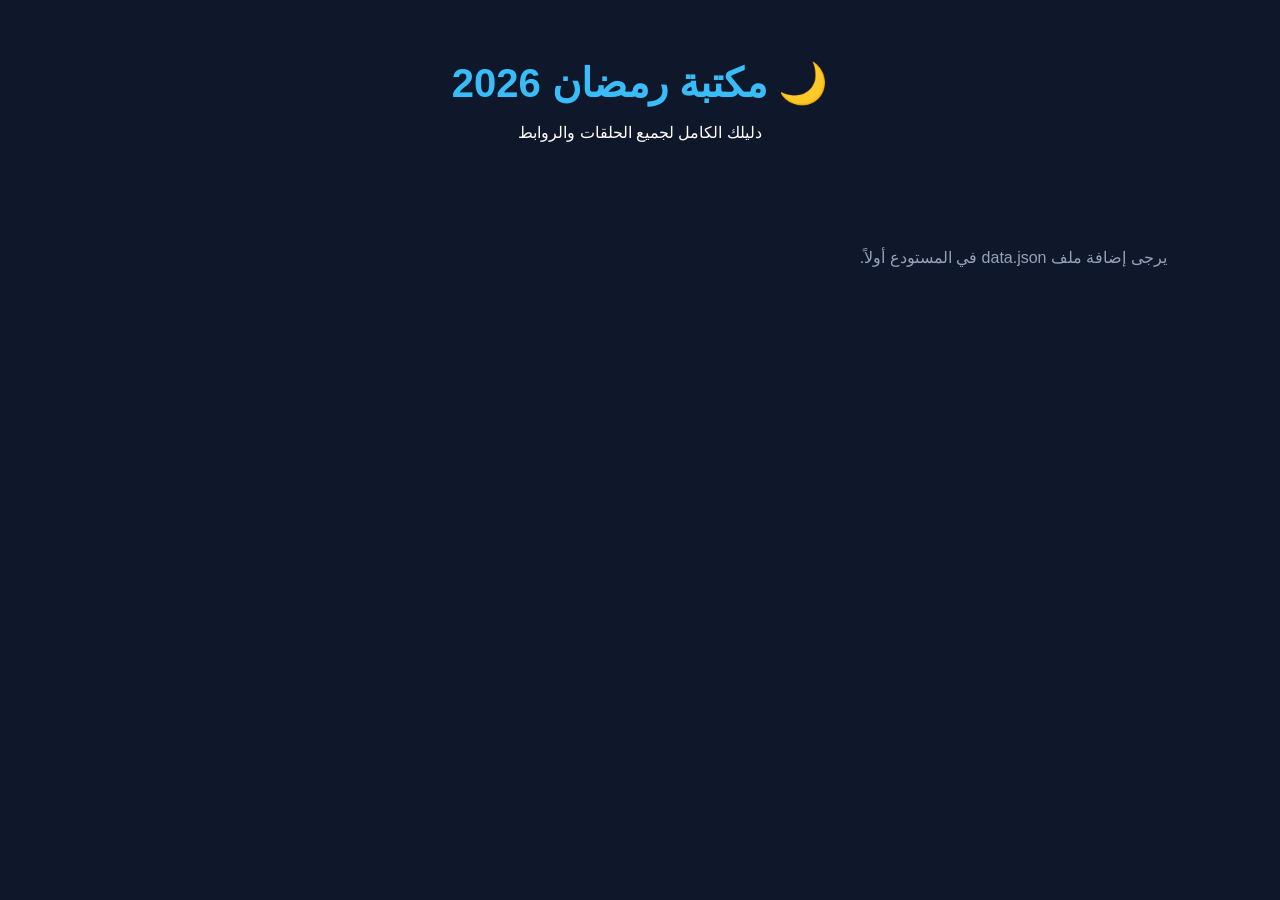
==== index.html @ 02f5f2c1 "Refactor index.html for improved layout and content Updated the title and improved styling for bette" ====
<!DOCTYPE html>
<html lang="ar" dir="rtl">
<head>
    <meta charset="UTF-8">
    <meta name="viewport" content="width=device-width, initial-scale=1.0">
    <title>مكتبة رمضان 2026</title>
    <style>
        :root { --main-blue: #38bdf8; --dark-bg: #0f172a; }
        body { 
            background-color: var(--dark-bg); color: white; 
            font-family: 'Segoe UI', Tahoma, sans-serif; margin: 0; padding: 20px;
        }
        .header { text-align: center; padding: 40px 0; }
        .header h1 { color: var(--main-blue); font-size: 2.5rem; margin: 0; }
        .grid { 
            display: grid; grid-template-columns: repeat(auto-fill, minmax(280px, 1fr)); 
            gap: 20px; max-width: 1100px; margin: 0 auto; 
        }
        .card { 
            background: rgba(255, 255, 255, 0.03); backdrop-filter: blur(10px);
            border: 1px solid rgba(255, 255, 255, 0.1); border-radius: 15px;
            padding: 20px; text-decoration: none; color: white;
            transition: 0.3s; display: flex; justify-content: space-between; align-items: center;
        }
        .card:hover { 
            background: rgba(56, 189, 248, 0.1); border-color: var(--main-blue);
            transform: translateY(-5px);
        }
        .card span { color: var(--main-blue); font-weight: bold; }
        .loading { text-align: center; color: #94a3b8; margin-top: 50px; }
    </style>
</head>
<body>

    <div class="header">
        <h1>🌙 مكتبة رمضان 2026</h1>
        <p>دليلك الكامل لجميع الحلقات والروابط</p>
    </div>

    <div id="seriesList" class="grid">
        <p class="loading">جاري جلب قائمة المسلسلات...</p>
    </div>

    <script>
        // جلب البيانات من ملف JSON
        fetch('data.json')
            .then(res => {
                if (!res.ok) throw new Error();
                return res.json();
            })
            .then(data => {
                const list = document.getElementById('seriesList');
                list.innerHTML = '';
                if(data.length === 0) {
                    list.innerHTML = '<p class="loading">لا توجد مسلسلات مضافة بعد.</p>';
                    return;
                }
                data.forEach(item => {
                    list.innerHTML += `
                        <a href="${item.url}" class="card" target="_blank">
                            <strong>${item.name}</strong>
                            <span>مشاهدة ←</span>
                        </a>
                    `;
                });
            })
            .catch(() => {
                document.getElementById('seriesList').innerHTML = 
                '<p class="loading">يرجى إضافة ملف data.json في المستودع أولاً.</p>';
            });
    </script>
</body>
</html>
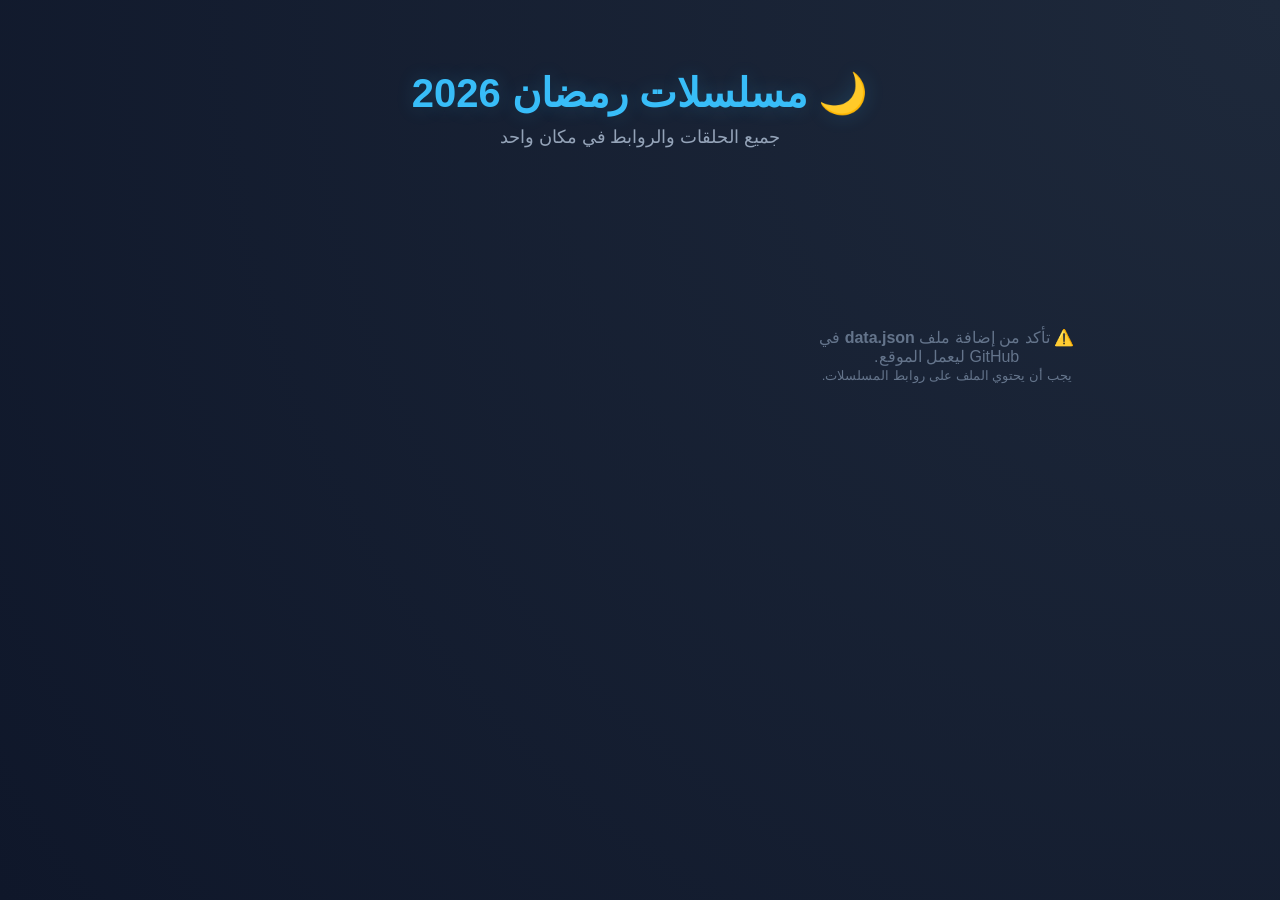
==== commit f4cc2feb: "Update title and styles for Ramadan series library" ====
--- a/index.html
+++ b/index.html
@@ -3,71 +3,157 @@
 <head>
     <meta charset="UTF-8">
     <meta name="viewport" content="width=device-width, initial-scale=1.0">
-    <title>مكتبة رمضان 2026</title>
+    <title>مكتبة مسلسلات رمضان 2026</title>
     <style>
-        :root { --main-blue: #38bdf8; --dark-bg: #0f172a; }
-        body { 
-            background-color: var(--dark-bg); color: white; 
-            font-family: 'Segoe UI', Tahoma, sans-serif; margin: 0; padding: 20px;
+        :root {
+            --primary: #38bdf8;
+            --bg: #0f172a;
+            --card-bg: rgba(30, 41, 59, 0.7);
         }
-        .header { text-align: center; padding: 40px 0; }
-        .header h1 { color: var(--main-blue); font-size: 2.5rem; margin: 0; }
-        .grid { 
-            display: grid; grid-template-columns: repeat(auto-fill, minmax(280px, 1fr)); 
-            gap: 20px; max-width: 1100px; margin: 0 auto; 
+
+        * { margin: 0; padding: 0; box-sizing: border-box; }
+
+        body {
+            background-color: var(--bg);
+            background-image: radial-gradient(circle at top right, #1e293b, #0f172a);
+            color: white;
+            font-family: 'Segoe UI', Tahoma, Geneva, Verdana, sans-serif;
+            min-height: 100vh;
+            padding: 20px;
         }
-        .card { 
-            background: rgba(255, 255, 255, 0.03); backdrop-filter: blur(10px);
-            border: 1px solid rgba(255, 255, 255, 0.1); border-radius: 15px;
-            padding: 20px; text-decoration: none; color: white;
-            transition: 0.3s; display: flex; justify-content: space-between; align-items: center;
+
+        .container {
+            max-width: 900px;
+            margin: 0 auto;
         }
-        .card:hover { 
-            background: rgba(56, 189, 248, 0.1); border-color: var(--main-blue);
+
+        header {
+            text-align: center;
+            padding: 50px 0;
+        }
+
+        header h1 {
+            font-size: 2.5rem;
+            color: var(--primary);
+            text-shadow: 0 0 20px rgba(56, 189, 248, 0.2);
+            margin-bottom: 10px;
+        }
+
+        header p {
+            color: #94a3b8;
+            font-size: 1.1rem;
+        }
+
+        /* شبكة الحلقات */
+        .episodes-grid {
+            display: grid;
+            grid-template-columns: repeat(auto-fill, minmax(280px, 1fr));
+            gap: 20px;
+            margin-top: 30px;
+        }
+
+        .card {
+            background: var(--card-bg);
+            backdrop-filter: blur(12px);
+            -webkit-backdrop-filter: blur(12px);
+            border: 1px solid rgba(255, 255, 255, 0.1);
+            border-radius: 16px;
+            padding: 25px;
+            text-decoration: none;
+            color: white;
+            display: flex;
+            justify-content: space-between;
+            align-items: center;
+            transition: all 0.3s ease;
+        }
+
+        .card:hover {
             transform: translateY(-5px);
+            background: rgba(56, 189, 248, 0.1);
+            border-color: var(--primary);
+            box-shadow: 0 10px 30px rgba(0, 0, 0, 0.3);
         }
-        .card span { color: var(--main-blue); font-weight: bold; }
-        .loading { text-align: center; color: #94a3b8; margin-top: 50px; }
+
+        .card h3 {
+            font-size: 1.1rem;
+            font-weight: 500;
+        }
+
+        .watch-label {
+            background: var(--primary);
+            color: #0f172a;
+            padding: 6px 14px;
+            border-radius: 8px;
+            font-size: 0.85rem;
+            font-weight: bold;
+        }
+
+        .status-msg {
+            text-align: center;
+            margin-top: 100px;
+            color: #64748b;
+        }
+
+        /* أنيميشن بسيط عند التحميل */
+        @keyframes fadeIn {
+            from { opacity: 0; transform: translateY(10px); }
+            to { opacity: 1; transform: translateY(0); }
+        }
+
+        .card { animation: fadeIn 0.5s ease forwards; }
     </style>
 </head>
 <body>
 
-    <div class="header">
-        <h1>🌙 مكتبة رمضان 2026</h1>
-        <p>دليلك الكامل لجميع الحلقات والروابط</p>
-    </div>
+    <div class="container">
+        <header>
+            <h1>🌙 مسلسلات رمضان 2026</h1>
+            <p>جميع الحلقات والروابط في مكان واحد</p>
+        </header>
 
-    <div id="seriesList" class="grid">
-        <p class="loading">جاري جلب قائمة المسلسلات...</p>
+        <div id="episodesList" class="episodes-grid">
+            <p class="status-msg">جاري تحميل قائمة المسلسلات...</p>
+        </div>
     </div>
 
     <script>
-        // جلب البيانات من ملف JSON
-        fetch('data.json')
-            .then(res => {
-                if (!res.ok) throw new Error();
-                return res.json();
-            })
-            .then(data => {
-                const list = document.getElementById('seriesList');
-                list.innerHTML = '';
-                if(data.length === 0) {
-                    list.innerHTML = '<p class="loading">لا توجد مسلسلات مضافة بعد.</p>';
+        // دالة لجلب البيانات من ملف data.json
+        async function fetchContent() {
+            const listContainer = document.getElementById('episodesList');
+            try {
+                // إضافة متغير عشوائي للرابط لمنع المتصفح من تخزين النسخة القديمة (Cache)
+                const response = await fetch('data.json?v=' + Math.random());
+                if (!response.ok) throw new Error();
+                
+                const data = await response.json();
+                
+                if (data.length === 0) {
+                    listContainer.innerHTML = '<p class="status-msg">لا توجد حلقات مضافة حالياً.</p>';
                     return;
                 }
+
+                listContainer.innerHTML = ''; // مسح رسالة التحميل
+                
                 data.forEach(item => {
-                    list.innerHTML += `
+                    listContainer.innerHTML += `
                         <a href="${item.url}" class="card" target="_blank">
-                            <strong>${item.name}</strong>
-                            <span>مشاهدة ←</span>
+                            <h3>${item.name}</h3>
+                            <span class="watch-label">مشاهدة</span>
                         </a>
                     `;
                 });
-            })
-            .catch(() => {
-                document.getElementById('seriesList').innerHTML = 
-                '<p class="loading">يرجى إضافة ملف data.json في المستودع أولاً.</p>';
-            });
+
+            } catch (error) {
+                listContainer.innerHTML = `
+                    <p class="status-msg">
+                        ⚠️ تأكد من إضافة ملف <b>data.json</b> في GitHub ليعمل الموقع.<br>
+                        <small>يجب أن يحتوي الملف على روابط المسلسلات.</small>
+                    </p>`;
+            }
+        }
+
+        // تشغيل الجلب عند فتح الصفحة
+        fetchContent();
     </script>
 </body>
 </html>
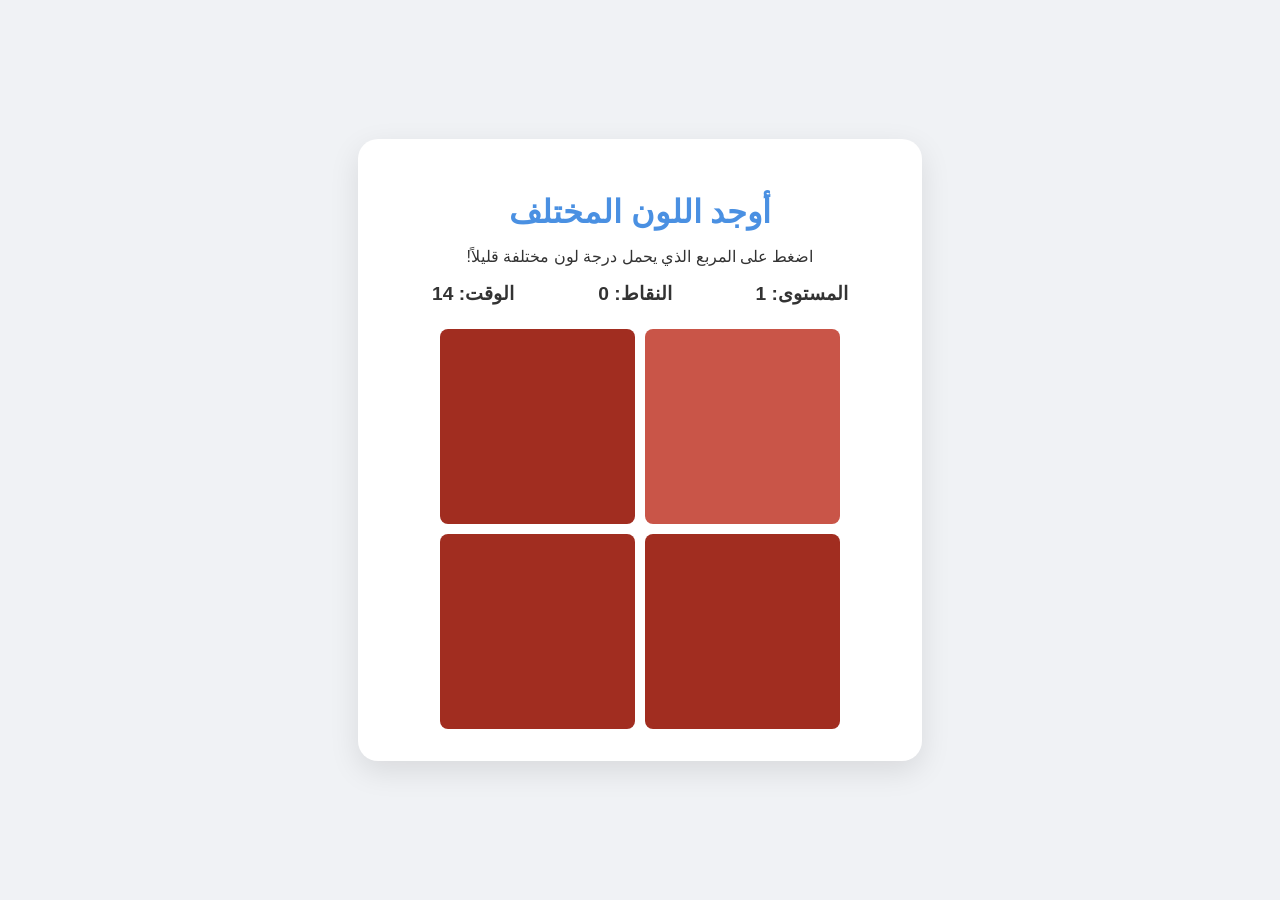
==== commit 20401476: "Update game title and styles in index.html" ====
--- a/index.html
+++ b/index.html
@@ -3,157 +3,279 @@
 <head>
     <meta charset="UTF-8">
     <meta name="viewport" content="width=device-width, initial-scale=1.0">
-    <title>مكتبة مسلسلات رمضان 2026</title>
+    <title>لعبة أوجد اللون المختلف</title>
     <style>
         :root {
-            --primary: #38bdf8;
-            --bg: #0f172a;
-            --card-bg: rgba(30, 41, 59, 0.7);
-        }
-
-        * { margin: 0; padding: 0; box-sizing: border-box; }
+            --bg-color: #f0f2f5;
+            --card-bg: #ffffff;
+            --text-color: #333;
+            --primary-color: #4a90e2;
+        }
 
         body {
-            background-color: var(--bg);
-            background-image: radial-gradient(circle at top right, #1e293b, #0f172a);
+            font-family: 'Segoe UI', Tahoma, Geneva, Verdana, sans-serif;
+            background-color: var(--bg-color);
+            color: var(--text-color);
+            display: flex;
+            flex-direction: column;
+            align-items: center;
+            justify-content: center;
+            min-height: 100vh;
+            margin: 0;
+            overflow-x: hidden;
+        }
+
+        .container {
+            background: var(--card-bg);
+            padding: 2rem;
+            border-radius: 20px;
+            box-shadow: 0 10px 30px rgba(0,0,0,0.1);
+            text-align: center;
+            width: 90%;
+            max-width: 500px;
+        }
+
+        h1 {
+            margin-bottom: 0.5rem;
+            color: var(--primary-color);
+        }
+
+        .stats {
+            display: flex;
+            justify-content: space-around;
+            margin-bottom: 1.5rem;
+            font-size: 1.2rem;
+            font-weight: bold;
+        }
+
+        #game-grid {
+            display: grid;
+            gap: 10px;
+            margin: 0 auto;
+            aspect-ratio: 1 / 1;
+            width: 100%;
+            max-width: 400px;
+        }
+
+        .color-box {
+            border-radius: 8px;
+            cursor: pointer;
+            transition: transform 0.1s ease, opacity 0.2s ease;
+        }
+
+        .color-box:hover {
+            transform: scale(0.98);
+        }
+
+        .color-box:active {
+            transform: scale(0.95);
+        }
+
+        .message-box {
+            position: fixed;
+            top: 20px;
+            padding: 15px 30px;
+            border-radius: 50px;
+            background: #333;
             color: white;
-            font-family: 'Segoe UI', Tahoma, Geneva, Verdana, sans-serif;
-            min-height: 100vh;
-            padding: 20px;
-        }
-
-        .container {
-            max-width: 900px;
-            margin: 0 auto;
-        }
-
-        header {
-            text-align: center;
-            padding: 50px 0;
-        }
-
-        header h1 {
-            font-size: 2.5rem;
-            color: var(--primary);
-            text-shadow: 0 0 20px rgba(56, 189, 248, 0.2);
-            margin-bottom: 10px;
-        }
-
-        header p {
-            color: #94a3b8;
-            font-size: 1.1rem;
-        }
-
-        /* شبكة الحلقات */
-        .episodes-grid {
-            display: grid;
-            grid-template-columns: repeat(auto-fill, minmax(280px, 1fr));
-            gap: 20px;
-            margin-top: 30px;
-        }
-
-        .card {
-            background: var(--card-bg);
-            backdrop-filter: blur(12px);
-            -webkit-backdrop-filter: blur(12px);
-            border: 1px solid rgba(255, 255, 255, 0.1);
-            border-radius: 16px;
-            padding: 25px;
-            text-decoration: none;
+            display: none;
+            animation: fadeInOut 2s forwards;
+            z-index: 100;
+        }
+
+        @keyframes fadeInOut {
+            0% { opacity: 0; transform: translateY(-20px); }
+            15% { opacity: 1; transform: translateY(0); }
+            85% { opacity: 1; transform: translateY(0); }
+            100% { opacity: 0; transform: translateY(-20px); }
+        }
+
+        .btn {
+            background-color: var(--primary-color);
             color: white;
-            display: flex;
-            justify-content: space-between;
+            border: none;
+            padding: 12px 25px;
+            border-radius: 10px;
+            font-size: 1rem;
+            cursor: pointer;
+            margin-top: 20px;
+            transition: background 0.3s;
+        }
+
+        .btn:hover {
+            background-color: #357abd;
+        }
+
+        .game-over-overlay {
+            position: fixed;
+            top: 0;
+            left: 0;
+            right: 0;
+            bottom: 0;
+            background: rgba(0,0,0,0.85);
+            display: none;
+            flex-direction: column;
             align-items: center;
-            transition: all 0.3s ease;
-        }
-
-        .card:hover {
-            transform: translateY(-5px);
-            background: rgba(56, 189, 248, 0.1);
-            border-color: var(--primary);
-            box-shadow: 0 10px 30px rgba(0, 0, 0, 0.3);
-        }
-
-        .card h3 {
-            font-size: 1.1rem;
-            font-weight: 500;
-        }
-
-        .watch-label {
-            background: var(--primary);
-            color: #0f172a;
-            padding: 6px 14px;
-            border-radius: 8px;
-            font-size: 0.85rem;
-            font-weight: bold;
-        }
-
-        .status-msg {
-            text-align: center;
-            margin-top: 100px;
-            color: #64748b;
-        }
-
-        /* أنيميشن بسيط عند التحميل */
-        @keyframes fadeIn {
-            from { opacity: 0; transform: translateY(10px); }
-            to { opacity: 1; transform: translateY(0); }
-        }
-
-        .card { animation: fadeIn 0.5s ease forwards; }
+            justify-content: center;
+            color: white;
+            z-index: 1000;
+        }
     </style>
 </head>
 <body>
 
+    <div id="toast" class="message-box"></div>
+
     <div class="container">
-        <header>
-            <h1>🌙 مسلسلات رمضان 2026</h1>
-            <p>جميع الحلقات والروابط في مكان واحد</p>
-        </header>
-
-        <div id="episodesList" class="episodes-grid">
-            <p class="status-msg">جاري تحميل قائمة المسلسلات...</p>
+        <h1>أوجد اللون المختلف</h1>
+        <p>اضغط على المربع الذي يحمل درجة لون مختلفة قليلاً!</p>
+        
+        <div class="stats">
+            <div>المستوى: <span id="level">1</span></div>
+            <div>النقاط: <span id="score">0</span></div>
+            <div>الوقت: <span id="timer">15</span></div>
         </div>
+
+        <div id="game-grid"></div>
     </div>
 
+    <!-- واجهة نهاية اللعبة -->
+    <div id="game-over" class="game-over-overlay">
+        <h2>انتهى الوقت!</h2>
+        <p style="font-size: 1.5rem;">نقاطك النهائية: <span id="final-score">0</span></p>
+        <p>أعلى مستوى وصلت له: <span id="final-level">1</span></p>
+        <button class="btn" onclick="resetGame()">العب مرة أخرى</button>
+    </div>
+
     <script>
-        // دالة لجلب البيانات من ملف data.json
-        async function fetchContent() {
-            const listContainer = document.getElementById('episodesList');
-            try {
-                // إضافة متغير عشوائي للرابط لمنع المتصفح من تخزين النسخة القديمة (Cache)
-                const response = await fetch('data.json?v=' + Math.random());
-                if (!response.ok) throw new Error();
+        let score = 0;
+        let level = 1;
+        let timeLeft = 15;
+        let timerInterval;
+        let gridSize = 2; // البداية بـ 2x2
+
+        const gridElement = document.getElementById('game-grid');
+        const scoreElement = document.getElementById('score');
+        const levelElement = document.getElementById('level');
+        const timerElement = document.getElementById('timer');
+        const gameOverOverlay = document.getElementById('game-over');
+        const toast = document.getElementById('toast');
+
+        function showToast(message) {
+            toast.textContent = message;
+            toast.style.display = 'block';
+            setTimeout(() => { toast.style.display = 'none'; }, 2000);
+        }
+
+        function generateColor() {
+            const r = Math.floor(Math.random() * 200);
+            const g = Math.floor(Math.random() * 200);
+            const b = Math.floor(Math.random() * 200);
+            
+            // تحديد "الصعوبة": كلما زاد المستوى، قل الفارق اللوني
+            // الفارق يبدأ بـ 40 وينقص تدريجياً حتى يصل لـ 5 كحد أدنى
+            const diff = Math.max(5, 40 - Math.floor(level / 2));
+            
+            const baseColor = `rgb(${r}, ${g}, ${b})`;
+            const oddColor = `rgb(${r + diff}, ${g + diff}, ${b + diff})`;
+            
+            return { baseColor, oddColor };
+        }
+
+        function createGrid() {
+            gridElement.innerHTML = '';
+            
+            // تحديد حجم الشبكة بناءً على المستوى
+            // 1-2: 2x2 | 3-5: 3x3 | 6-9: 4x4 | 10+: 5x5 وما فوق
+            if (level <= 2) gridSize = 2;
+            else if (level <= 5) gridSize = 3;
+            else if (level <= 9) gridSize = 4;
+            else if (level <= 14) gridSize = 5;
+            else if (level <= 20) gridSize = 6;
+            else gridSize = 8;
+
+            gridElement.style.gridTemplateColumns = `repeat(${gridSize}, 1fr)`;
+            
+            const totalBoxes = gridSize * gridSize;
+            const oddIndex = Math.floor(Math.random() * totalBoxes);
+            const colors = generateColor();
+
+            for (let i = 0; i < totalBoxes; i++) {
+                const box = document.createElement('div');
+                box.classList.add('color-box');
                 
-                const data = await response.json();
+                if (i === oddIndex) {
+                    box.style.backgroundColor = colors.oddColor;
+                    box.onclick = handleCorrectClick;
+                } else {
+                    box.style.backgroundColor = colors.baseColor;
+                    box.onclick = handleWrongClick;
+                }
                 
-                if (data.length === 0) {
-                    listContainer.innerHTML = '<p class="status-msg">لا توجد حلقات مضافة حالياً.</p>';
-                    return;
+                gridElement.appendChild(box);
+            }
+        }
+
+        function handleCorrectClick() {
+            score += 10;
+            level += 1;
+            timeLeft += 2; // مكافأة وقت عند الإجابة الصحيحة
+            if (timeLeft > 15) timeLeft = 15; // حد أقصى للوقت
+            
+            updateStats();
+            createGrid();
+        }
+
+        function handleWrongClick() {
+            timeLeft -= 3; // عقوبة وقت عند الإجابة الخاطئة
+            updateStats();
+            
+            // تأثير بصري للخطأ
+            gridElement.style.transform = 'translateX(10px)';
+            setTimeout(() => gridElement.style.transform = 'translateX(-10px)', 50);
+            setTimeout(() => gridElement.style.transform = 'translateX(0)', 100);
+        }
+
+        function updateStats() {
+            scoreElement.textContent = score;
+            levelElement.textContent = level;
+            timerElement.textContent = timeLeft;
+        }
+
+        function startTimer() {
+            timerInterval = setInterval(() => {
+                timeLeft--;
+                timerElement.textContent = timeLeft;
+                
+                if (timeLeft <= 0) {
+                    endGame();
                 }
-
-                listContainer.innerHTML = ''; // مسح رسالة التحميل
-                
-                data.forEach(item => {
-                    listContainer.innerHTML += `
-                        <a href="${item.url}" class="card" target="_blank">
-                            <h3>${item.name}</h3>
-                            <span class="watch-label">مشاهدة</span>
-                        </a>
-                    `;
-                });
-
-            } catch (error) {
-                listContainer.innerHTML = `
-                    <p class="status-msg">
-                        ⚠️ تأكد من إضافة ملف <b>data.json</b> في GitHub ليعمل الموقع.<br>
-                        <small>يجب أن يحتوي الملف على روابط المسلسلات.</small>
-                    </p>`;
-            }
-        }
-
-        // تشغيل الجلب عند فتح الصفحة
-        fetchContent();
+            }, 1000);
+        }
+
+        function endGame() {
+            clearInterval(timerInterval);
+            document.getElementById('final-score').textContent = score;
+            document.getElementById('final-level').textContent = level;
+            gameOverOverlay.style.display = 'flex';
+        }
+
+        function resetGame() {
+            score = 0;
+            level = 1;
+            timeLeft = 15;
+            gridSize = 2;
+            gameOverOverlay.style.display = 'none';
+            updateStats();
+            createGrid();
+            startTimer();
+        }
+
+        // تشغيل اللعبة عند التحميل
+        window.onload = () => {
+            createGrid();
+            startTimer();
+        };
     </script>
 </body>
 </html>
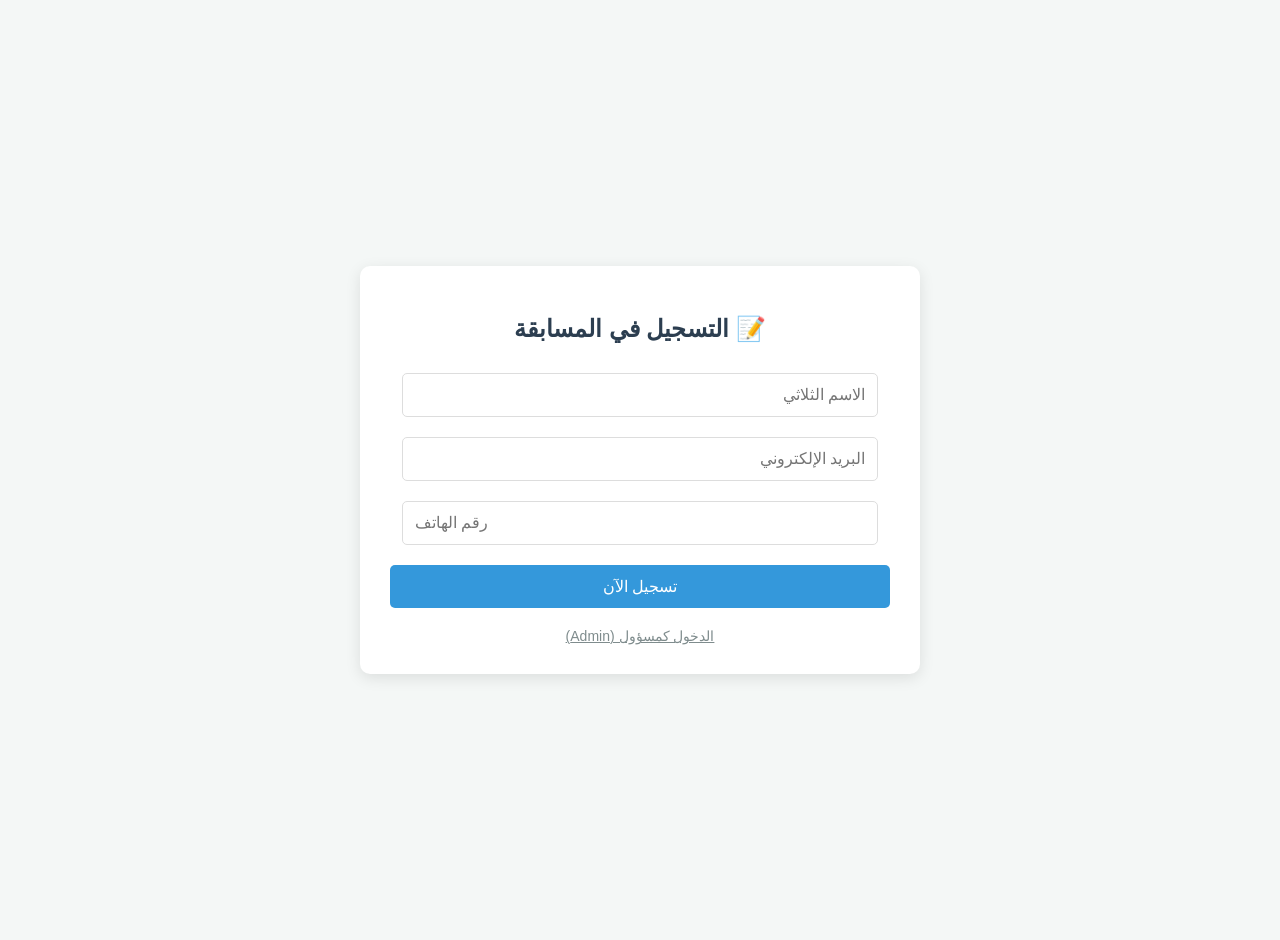
==== commit ca9f038e: "Change title and update styles for registration page" ====
--- a/index.html
+++ b/index.html
@@ -3,279 +3,219 @@
 <head>
     <meta charset="UTF-8">
     <meta name="viewport" content="width=device-width, initial-scale=1.0">
-    <title>لعبة أوجد اللون المختلف</title>
+    <title>تسجيل المسابقة</title>
     <style>
         :root {
-            --bg-color: #f0f2f5;
-            --card-bg: #ffffff;
-            --text-color: #333;
-            --primary-color: #4a90e2;
-        }
-
+            --primary-color: #2c3e50;
+            --accent-color: #3498db;
+            --bg-color: #f4f7f6;
+        }
         body {
             font-family: 'Segoe UI', Tahoma, Geneva, Verdana, sans-serif;
             background-color: var(--bg-color);
-            color: var(--text-color);
+            margin: 0;
+            padding: 20px;
             display: flex;
-            flex-direction: column;
+            justify-content: center;
             align-items: center;
-            justify-content: center;
             min-height: 100vh;
-            margin: 0;
-            overflow-x: hidden;
-        }
-
+        }
         .container {
-            background: var(--card-bg);
-            padding: 2rem;
-            border-radius: 20px;
-            box-shadow: 0 10px 30px rgba(0,0,0,0.1);
+            background: white;
+            padding: 30px;
+            border-radius: 10px;
+            box-shadow: 0 4px 15px rgba(0,0,0,0.1);
+            width: 100%;
+            max-width: 500px;
             text-align: center;
+        }
+        h2 { color: var(--primary-color); margin-bottom: 20px; }
+        input {
             width: 90%;
-            max-width: 500px;
-        }
-
-        h1 {
-            margin-bottom: 0.5rem;
-            color: var(--primary-color);
-        }
-
-        .stats {
-            display: flex;
-            justify-content: space-around;
-            margin-bottom: 1.5rem;
-            font-size: 1.2rem;
-            font-weight: bold;
-        }
-
-        #game-grid {
-            display: grid;
-            gap: 10px;
-            margin: 0 auto;
-            aspect-ratio: 1 / 1;
-            width: 100%;
-            max-width: 400px;
-        }
-
-        .color-box {
-            border-radius: 8px;
-            cursor: pointer;
-            transition: transform 0.1s ease, opacity 0.2s ease;
-        }
-
-        .color-box:hover {
-            transform: scale(0.98);
-        }
-
-        .color-box:active {
-            transform: scale(0.95);
-        }
-
-        .message-box {
-            position: fixed;
-            top: 20px;
-            padding: 15px 30px;
-            border-radius: 50px;
-            background: #333;
-            color: white;
-            display: none;
-            animation: fadeInOut 2s forwards;
-            z-index: 100;
-        }
-
-        @keyframes fadeInOut {
-            0% { opacity: 0; transform: translateY(-20px); }
-            15% { opacity: 1; transform: translateY(0); }
-            85% { opacity: 1; transform: translateY(0); }
-            100% { opacity: 0; transform: translateY(-20px); }
-        }
-
-        .btn {
-            background-color: var(--primary-color);
+            padding: 12px;
+            margin: 10px 0;
+            border: 1px solid #ddd;
+            border-radius: 5px;
+            font-size: 16px;
+        }
+        button {
+            background-color: var(--accent-color);
             color: white;
             border: none;
             padding: 12px 25px;
-            border-radius: 10px;
-            font-size: 1rem;
+            border-radius: 5px;
             cursor: pointer;
+            font-size: 16px;
+            width: 100%;
+            margin-top: 10px;
+            transition: 0.3s;
+        }
+        button:hover { background-color: #2980b9; }
+        
+        /* Admin Styles */
+        #adminPanel { display: none; }
+        table {
+            width: 100%;
+            border-collapse: collapse;
             margin-top: 20px;
-            transition: background 0.3s;
-        }
-
-        .btn:hover {
-            background-color: #357abd;
-        }
-
-        .game-over-overlay {
-            position: fixed;
-            top: 0;
-            left: 0;
-            right: 0;
-            bottom: 0;
-            background: rgba(0,0,0,0.85);
-            display: none;
-            flex-direction: column;
-            align-items: center;
-            justify-content: center;
-            color: white;
-            z-index: 1000;
+        }
+        th, td {
+            border: 1px solid #ddd;
+            padding: 8px;
+            text-align: right;
+        }
+        th { background-color: var(--primary-color); color: white; }
+        .delete-btn {
+            background-color: #e74c3c;
+            padding: 5px 10px;
+            font-size: 12px;
+            width: auto;
+        }
+        .nav-link {
+            display: block;
+            margin-top: 20px;
+            color: #7f8c8d;
+            text-decoration: underline;
+            cursor: pointer;
+            font-size: 14px;
         }
     </style>
 </head>
 <body>
 
-    <div id="toast" class="message-box"></div>
-
     <div class="container">
-        <h1>أوجد اللون المختلف</h1>
-        <p>اضغط على المربع الذي يحمل درجة لون مختلفة قليلاً!</p>
-        
-        <div class="stats">
-            <div>المستوى: <span id="level">1</span></div>
-            <div>النقاط: <span id="score">0</span></div>
-            <div>الوقت: <span id="timer">15</span></div>
+        <!-- قسم المستخدم (التسجيل) -->
+        <div id="userSection">
+            <h2>📝 التسجيل في المسابقة</h2>
+            <input type="text" id="name" placeholder="الاسم الثلاثي">
+            <input type="email" id="email" placeholder="البريد الإلكتروني">
+            <input type="tel" id="phone" placeholder="رقم الهاتف">
+            <button onclick="registerUser()">تسجيل الآن</button>
+            
+            <span class="nav-link" onclick="showAdminLogin()">الدخول كمسؤول (Admin)</span>
         </div>
 
-        <div id="game-grid"></div>
+        <!-- قسم تسجيل دخول الأدمن -->
+        <div id="loginSection" style="display: none;">
+            <h2>🔐 دخول المشرف</h2>
+            <input type="password" id="adminPass" placeholder="أدخل الكود السري">
+            <button onclick="checkAdmin()">دخول</button>
+            <span class="nav-link" onclick="showUserSection()">عودة للتسجيل</span>
+        </div>
+
+        <!-- لوحة التحكم (الأدمن) -->
+        <div id="adminPanel">
+            <h2>📊 لوحة التحكم - المشاركين</h2>
+            <p>عدد المسجلين: <span id="count">0</span></p>
+            <table>
+                <thead>
+                    <tr>
+                        <th>الاسم</th>
+                        <th>الهاتف</th>
+                        <th>إجراء</th>
+                    </tr>
+                </thead>
+                <tbody id="usersTable">
+                    <!-- سيتم إضافة البيانات هنا -->
+                </tbody>
+            </table>
+            <button onclick="logout()" style="background-color: #7f8c8d; margin-top: 20px;">تسجيل خروج</button>
+            <button onclick="clearAllData()" style="background-color: #c0392b; margin-top: 10px;">حذف جميع البيانات</button>
+        </div>
     </div>
 
-    <!-- واجهة نهاية اللعبة -->
-    <div id="game-over" class="game-over-overlay">
-        <h2>انتهى الوقت!</h2>
-        <p style="font-size: 1.5rem;">نقاطك النهائية: <span id="final-score">0</span></p>
-        <p>أعلى مستوى وصلت له: <span id="final-level">1</span></p>
-        <button class="btn" onclick="resetGame()">العب مرة أخرى</button>
-    </div>
-
     <script>
-        let score = 0;
-        let level = 1;
-        let timeLeft = 15;
-        let timerInterval;
-        let gridSize = 2; // البداية بـ 2x2
-
-        const gridElement = document.getElementById('game-grid');
-        const scoreElement = document.getElementById('score');
-        const levelElement = document.getElementById('level');
-        const timerElement = document.getElementById('timer');
-        const gameOverOverlay = document.getElementById('game-over');
-        const toast = document.getElementById('toast');
-
-        function showToast(message) {
-            toast.textContent = message;
-            toast.style.display = 'block';
-            setTimeout(() => { toast.style.display = 'none'; }, 2000);
-        }
-
-        function generateColor() {
-            const r = Math.floor(Math.random() * 200);
-            const g = Math.floor(Math.random() * 200);
-            const b = Math.floor(Math.random() * 200);
-            
-            // تحديد "الصعوبة": كلما زاد المستوى، قل الفارق اللوني
-            // الفارق يبدأ بـ 40 وينقص تدريجياً حتى يصل لـ 5 كحد أدنى
-            const diff = Math.max(5, 40 - Math.floor(level / 2));
-            
-            const baseColor = `rgb(${r}, ${g}, ${b})`;
-            const oddColor = `rgb(${r + diff}, ${g + diff}, ${b + diff})`;
-            
-            return { baseColor, oddColor };
-        }
-
-        function createGrid() {
-            gridElement.innerHTML = '';
-            
-            // تحديد حجم الشبكة بناءً على المستوى
-            // 1-2: 2x2 | 3-5: 3x3 | 6-9: 4x4 | 10+: 5x5 وما فوق
-            if (level <= 2) gridSize = 2;
-            else if (level <= 5) gridSize = 3;
-            else if (level <= 9) gridSize = 4;
-            else if (level <= 14) gridSize = 5;
-            else if (level <= 20) gridSize = 6;
-            else gridSize = 8;
-
-            gridElement.style.gridTemplateColumns = `repeat(${gridSize}, 1fr)`;
-            
-            const totalBoxes = gridSize * gridSize;
-            const oddIndex = Math.floor(Math.random() * totalBoxes);
-            const colors = generateColor();
-
-            for (let i = 0; i < totalBoxes; i++) {
-                const box = document.createElement('div');
-                box.classList.add('color-box');
-                
-                if (i === oddIndex) {
-                    box.style.backgroundColor = colors.oddColor;
-                    box.onclick = handleCorrectClick;
-                } else {
-                    box.style.backgroundColor = colors.baseColor;
-                    box.onclick = handleWrongClick;
-                }
-                
-                gridElement.appendChild(box);
+        // دالة لإظهار واجهة المستخدم
+        function showUserSection() {
+            document.getElementById('userSection').style.display = 'block';
+            document.getElementById('loginSection').style.display = 'none';
+            document.getElementById('adminPanel').style.display = 'none';
+        }
+
+        // دالة لإظهار واجهة تسجيل الدخول
+        function showAdminLogin() {
+            document.getElementById('userSection').style.display = 'none';
+            document.getElementById('loginSection').style.display = 'block';
+        }
+
+        // دالة التحقق من الكود السري
+        function checkAdmin() {
+            const pass = document.getElementById('adminPass').value;
+            if (pass === "1122") {
+                loadAdminPanel();
+                document.getElementById('loginSection').style.display = 'none';
+                document.getElementById('adminPanel').style.display = 'block';
+                document.getElementById('adminPass').value = ''; // مسح الحقل
+            } else {
+                alert("الكود السري غير صحيح!");
             }
         }
 
-        function handleCorrectClick() {
-            score += 10;
-            level += 1;
-            timeLeft += 2; // مكافأة وقت عند الإجابة الصحيحة
-            if (timeLeft > 15) timeLeft = 15; // حد أقصى للوقت
-            
-            updateStats();
-            createGrid();
-        }
-
-        function handleWrongClick() {
-            timeLeft -= 3; // عقوبة وقت عند الإجابة الخاطئة
-            updateStats();
-            
-            // تأثير بصري للخطأ
-            gridElement.style.transform = 'translateX(10px)';
-            setTimeout(() => gridElement.style.transform = 'translateX(-10px)', 50);
-            setTimeout(() => gridElement.style.transform = 'translateX(0)', 100);
-        }
-
-        function updateStats() {
-            scoreElement.textContent = score;
-            levelElement.textContent = level;
-            timerElement.textContent = timeLeft;
-        }
-
-        function startTimer() {
-            timerInterval = setInterval(() => {
-                timeLeft--;
-                timerElement.textContent = timeLeft;
-                
-                if (timeLeft <= 0) {
-                    endGame();
-                }
-            }, 1000);
-        }
-
-        function endGame() {
-            clearInterval(timerInterval);
-            document.getElementById('final-score').textContent = score;
-            document.getElementById('final-level').textContent = level;
-            gameOverOverlay.style.display = 'flex';
-        }
-
-        function resetGame() {
-            score = 0;
-            level = 1;
-            timeLeft = 15;
-            gridSize = 2;
-            gameOverOverlay.style.display = 'none';
-            updateStats();
-            createGrid();
-            startTimer();
-        }
-
-        // تشغيل اللعبة عند التحميل
-        window.onload = () => {
-            createGrid();
-            startTimer();
-        };
+        // دالة تسجيل مستخدم جديد
+        function registerUser() {
+            const name = document.getElementById('name').value;
+            const email = document.getElementById('email').value;
+            const phone = document.getElementById('phone').value;
+
+            if (name === "" || phone === "") {
+                alert("يرجى ملء الاسم ورقم الهاتف");
+                return;
+            }
+
+            const user = { name, email, phone, date: new Date().toLocaleString() };
+            
+            // جلب البيانات القديمة وإضافة الجديد
+            let users = JSON.parse(localStorage.getItem('contestUsers')) || [];
+            users.push(user);
+            
+            // حفظ البيانات في المتصفح
+            localStorage.setItem('contestUsers', JSON.stringify(users));
+
+            alert("تم التسجيل بنجاح!");
+            // تفريغ الحقول
+            document.getElementById('name').value = '';
+            document.getElementById('email').value = '';
+            document.getElementById('phone').value = '';
+        }
+
+        // دالة تحميل لوحة التحكم وعرض البيانات
+        function loadAdminPanel() {
+            const tbody = document.getElementById('usersTable');
+            tbody.innerHTML = '';
+            
+            let users = JSON.parse(localStorage.getItem('contestUsers')) || [];
+            document.getElementById('count').innerText = users.length;
+
+            users.forEach((user, index) => {
+                let row = `<tr>
+                    <td>${user.name}<br><small>${user.email}</small></td>
+                    <td>${user.phone}</td>
+                    <td><button class="delete-btn" onclick="deleteUser(${index})">حذف</button></td>
+                </tr>`;
+                tbody.innerHTML += row;
+            });
+        }
+
+        // دالة حذف مستخدم واحد
+        function deleteUser(index) {
+            let users = JSON.parse(localStorage.getItem('contestUsers')) || [];
+            users.splice(index, 1);
+            localStorage.setItem('contestUsers', JSON.stringify(users));
+            loadAdminPanel(); // تحديث الجدول
+        }
+
+        // دالة حذف كل البيانات
+        function clearAllData() {
+            if(confirm("هل أنت متأكد من حذف جميع المسجلين؟ لا يمكن التراجع.")) {
+                localStorage.removeItem('contestUsers');
+                loadAdminPanel();
+            }
+        }
+
+        // دالة تسجيل الخروج
+        function logout() {
+            showUserSection();
+        }
     </script>
 </body>
 </html>
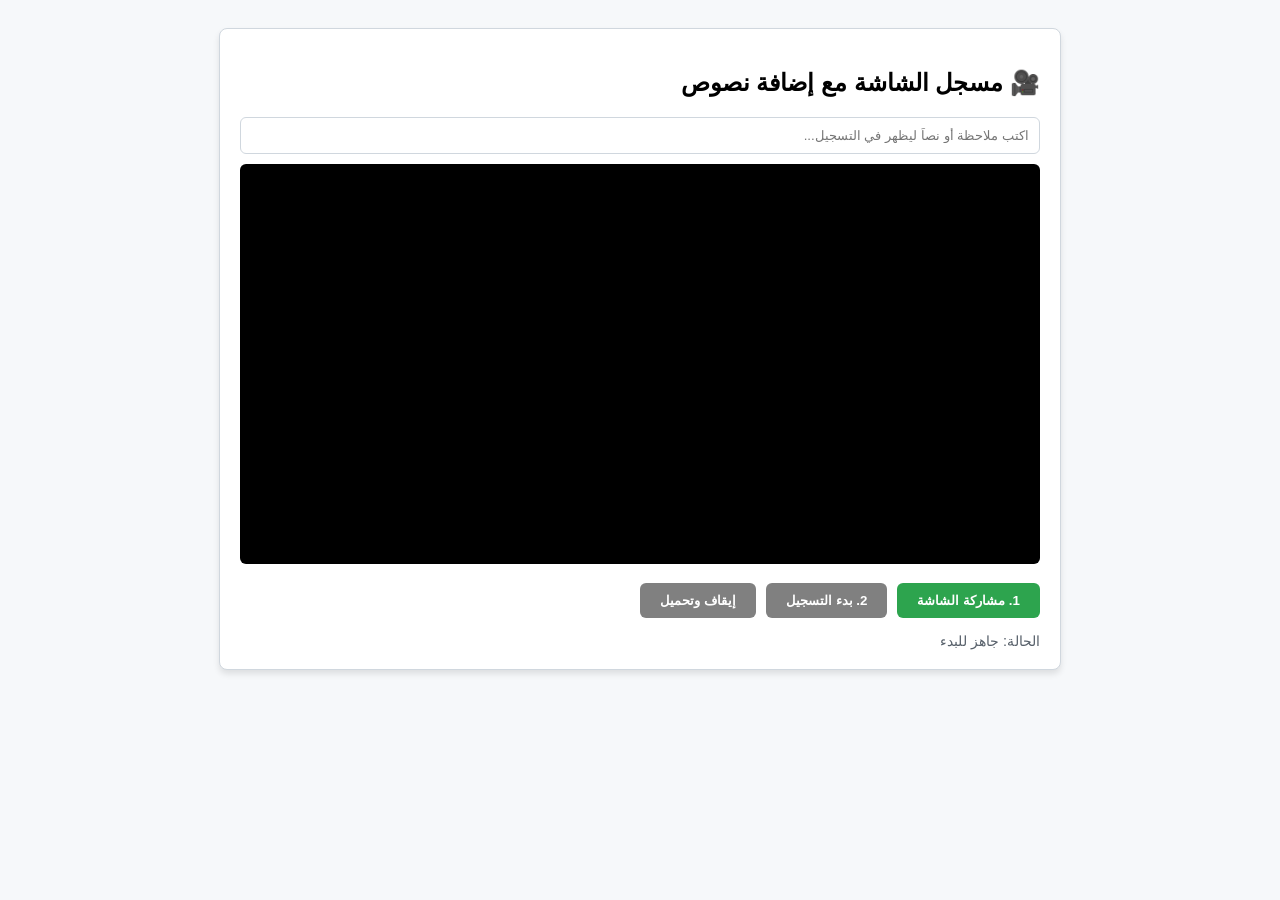
==== commit 0f17bbd7: "Update title and styles for screen recorder app" ====
--- a/index.html
+++ b/index.html
@@ -3,219 +3,103 @@
 <head>
     <meta charset="UTF-8">
     <meta name="viewport" content="width=device-width, initial-scale=1.0">
-    <title>تسجيل المسابقة</title>
+    <title>مسجل الشاشة الاحترافي</title>
     <style>
-        :root {
-            --primary-color: #2c3e50;
-            --accent-color: #3498db;
-            --bg-color: #f4f7f6;
-        }
-        body {
-            font-family: 'Segoe UI', Tahoma, Geneva, Verdana, sans-serif;
-            background-color: var(--bg-color);
-            margin: 0;
-            padding: 20px;
-            display: flex;
-            justify-content: center;
-            align-items: center;
-            min-height: 100vh;
-        }
-        .container {
-            background: white;
-            padding: 30px;
-            border-radius: 10px;
-            box-shadow: 0 4px 15px rgba(0,0,0,0.1);
-            width: 100%;
-            max-width: 500px;
-            text-align: center;
-        }
-        h2 { color: var(--primary-color); margin-bottom: 20px; }
-        input {
-            width: 90%;
-            padding: 12px;
-            margin: 10px 0;
-            border: 1px solid #ddd;
-            border-radius: 5px;
-            font-size: 16px;
-        }
-        button {
-            background-color: var(--accent-color);
-            color: white;
-            border: none;
-            padding: 12px 25px;
-            border-radius: 5px;
-            cursor: pointer;
-            font-size: 16px;
-            width: 100%;
-            margin-top: 10px;
-            transition: 0.3s;
-        }
-        button:hover { background-color: #2980b9; }
-        
-        /* Admin Styles */
-        #adminPanel { display: none; }
-        table {
-            width: 100%;
-            border-collapse: collapse;
-            margin-top: 20px;
-        }
-        th, td {
-            border: 1px solid #ddd;
-            padding: 8px;
-            text-align: right;
-        }
-        th { background-color: var(--primary-color); color: white; }
-        .delete-btn {
-            background-color: #e74c3c;
-            padding: 5px 10px;
-            font-size: 12px;
-            width: auto;
-        }
-        .nav-link {
-            display: block;
-            margin-top: 20px;
-            color: #7f8c8d;
-            text-decoration: underline;
-            cursor: pointer;
-            font-size: 14px;
-        }
+        body { font-family: 'Segoe UI', Tahoma, Geneva, Verdana, sans-serif; background-color: #f6f8fa; display: flex; flex-direction: column; align-items: center; padding: 20px; }
+        .container { background: white; border: 1px solid #d0d7de; border-radius: 8px; padding: 20px; width: 80%; max-width: 800px; box-shadow: 0 4px 6px rgba(0,0,0,0.1); }
+        video { width: 100%; border-radius: 6px; background: #000; margin-bottom: 15px; }
+        .controls { display: flex; gap: 10px; flex-wrap: wrap; margin-bottom: 15px; }
+        button { padding: 10px 20px; border: none; border-radius: 6px; cursor: pointer; font-weight: bold; transition: 0.3s; }
+        .start-btn { background-color: #2da44e; color: white; }
+        .stop-btn { background-color: #cf222e; color: white; }
+        button:disabled { background-color: #808080; cursor: not-allowed; }
+        #overlay-input { width: 100%; padding: 10px; margin-bottom: 10px; border: 1px solid #d0d7de; border-radius: 6px; box-sizing: border-box; }
+        .status { font-size: 0.9em; color: #57606a; margin-top: 10px; }
     </style>
 </head>
 <body>
 
-    <div class="container">
-        <!-- قسم المستخدم (التسجيل) -->
-        <div id="userSection">
-            <h2>📝 التسجيل في المسابقة</h2>
-            <input type="text" id="name" placeholder="الاسم الثلاثي">
-            <input type="email" id="email" placeholder="البريد الإلكتروني">
-            <input type="tel" id="phone" placeholder="رقم الهاتف">
-            <button onclick="registerUser()">تسجيل الآن</button>
-            
-            <span class="nav-link" onclick="showAdminLogin()">الدخول كمسؤول (Admin)</span>
-        </div>
+<div class="container">
+    <h2>🎥 مسجل الشاشة مع إضافة نصوص</h2>
+    
+    <input type="text" id="overlay-input" placeholder="اكتب ملاحظة أو نصاً ليظهر في التسجيل...">
 
-        <!-- قسم تسجيل دخول الأدمن -->
-        <div id="loginSection" style="display: none;">
-            <h2>🔐 دخول المشرف</h2>
-            <input type="password" id="adminPass" placeholder="أدخل الكود السري">
-            <button onclick="checkAdmin()">دخول</button>
-            <span class="nav-link" onclick="showUserSection()">عودة للتسجيل</span>
-        </div>
+    <video id="preview" autoplay muted></video>
 
-        <!-- لوحة التحكم (الأدمن) -->
-        <div id="adminPanel">
-            <h2>📊 لوحة التحكم - المشاركين</h2>
-            <p>عدد المسجلين: <span id="count">0</span></p>
-            <table>
-                <thead>
-                    <tr>
-                        <th>الاسم</th>
-                        <th>الهاتف</th>
-                        <th>إجراء</th>
-                    </tr>
-                </thead>
-                <tbody id="usersTable">
-                    <!-- سيتم إضافة البيانات هنا -->
-                </tbody>
-            </table>
-            <button onclick="logout()" style="background-color: #7f8c8d; margin-top: 20px;">تسجيل خروج</button>
-            <button onclick="clearAllData()" style="background-color: #c0392b; margin-top: 10px;">حذف جميع البيانات</button>
-        </div>
+    <div class="controls">
+        <button id="startShare" class="start-btn">1. مشاركة الشاشة</button>
+        <button id="startRecord" class="start-btn" disabled>2. بدء التسجيل</button>
+        <button id="stopRecord" class="stop-btn" disabled>إيقاف وتحميل</button>
     </div>
 
-    <script>
-        // دالة لإظهار واجهة المستخدم
-        function showUserSection() {
-            document.getElementById('userSection').style.display = 'block';
-            document.getElementById('loginSection').style.display = 'none';
-            document.getElementById('adminPanel').style.display = 'none';
+    <div class="status" id="statusText">الحالة: جاهز للبدء</div>
+</div>
+
+<script>
+    let mediaRecorder;
+    let recordedChunks = [];
+    let screenStream;
+
+    const preview = document.getElementById('preview');
+    const startShareBtn = document.getElementById('startShare');
+    const startRecordBtn = document.getElementById('startRecord');
+    const stopRecordBtn = document.getElementById('stopRecord');
+    const statusText = document.getElementById('statusText');
+
+    // 1. وظيفة مشاركة الشاشة
+    startShareBtn.onclick = async () => {
+        try {
+            screenStream = await navigator.mediaDevices.getDisplayMedia({
+                video: { cursor: "always" },
+                audio: true
+            });
+            preview.srcObject = screenStream;
+            startRecordBtn.disabled = false;
+            statusText.innerText = "الحالة: تم مشاركة الشاشة بنجاح";
+        } catch (err) {
+            console.error("خطأ: " + err);
+            statusText.innerText = "الحالة: تم إلغاء المشاركة أو حدث خطأ";
         }
+    };
 
-        // دالة لإظهار واجهة تسجيل الدخول
-        function showAdminLogin() {
-            document.getElementById('userSection').style.display = 'none';
-            document.getElementById('loginSection').style.display = 'block';
-        }
+    // 2. وظيفة بدء التسجيل
+    startRecordBtn.onclick = () => {
+        recordedChunks = [];
+        mediaRecorder = new MediaRecorder(screenStream, { mimeType: 'video/webm; codecs=vp9' });
 
-        // دالة التحقق من الكود السري
-        function checkAdmin() {
-            const pass = document.getElementById('adminPass').value;
-            if (pass === "1122") {
-                loadAdminPanel();
-                document.getElementById('loginSection').style.display = 'none';
-                document.getElementById('adminPanel').style.display = 'block';
-                document.getElementById('adminPass').value = ''; // مسح الحقل
-            } else {
-                alert("الكود السري غير صحيح!");
-            }
-        }
+        mediaRecorder.ondataavailable = (e) => {
+            if (e.data.size > 0) recordedChunks.push(e.data);
+        };
 
-        // دالة تسجيل مستخدم جديد
-        function registerUser() {
-            const name = document.getElementById('name').value;
-            const email = document.getElementById('email').value;
-            const phone = document.getElementById('phone').value;
+        mediaRecorder.onstop = exportVideo;
 
-            if (name === "" || phone === "") {
-                alert("يرجى ملء الاسم ورقم الهاتف");
-                return;
-            }
+        mediaRecorder.start();
+        startRecordBtn.disabled = true;
+        stopRecordBtn.disabled = false;
+        statusText.innerText = "الحالة: جارٍ التسجيل الآن...";
+    };
 
-            const user = { name, email, phone, date: new Date().toLocaleString() };
-            
-            // جلب البيانات القديمة وإضافة الجديد
-            let users = JSON.parse(localStorage.getItem('contestUsers')) || [];
-            users.push(user);
-            
-            // حفظ البيانات في المتصفح
-            localStorage.setItem('contestUsers', JSON.stringify(users));
+    // 3. وظيفة إيقاف التسجيل
+    stopRecordBtn.onclick = () => {
+        mediaRecorder.stop();
+        startRecordBtn.disabled = false;
+        stopRecordBtn.disabled = true;
+        statusText.innerText = "الحالة: تم إنهاء التسجيل وجارٍ التحميل";
+    };
 
-            alert("تم التسجيل بنجاح!");
-            // تفريغ الحقول
-            document.getElementById('name').value = '';
-            document.getElementById('email').value = '';
-            document.getElementById('phone').value = '';
-        }
+    // 4. تصدير وتحميل الفيديو
+    function exportVideo() {
+        const blob = new Blob(recordedChunks, { type: 'video/webm' });
+        const url = URL.createObjectURL(blob);
+        const a = document.createElement('a');
+        document.body.appendChild(a);
+        a.style = 'display: none';
+        a.href = url;
+        a.download = 'screen-recording-' + Date.now() + '.webm';
+        a.click();
+        window.URL.revokeObjectURL(url);
+    }
+</script>
 
-        // دالة تحميل لوحة التحكم وعرض البيانات
-        function loadAdminPanel() {
-            const tbody = document.getElementById('usersTable');
-            tbody.innerHTML = '';
-            
-            let users = JSON.parse(localStorage.getItem('contestUsers')) || [];
-            document.getElementById('count').innerText = users.length;
-
-            users.forEach((user, index) => {
-                let row = `<tr>
-                    <td>${user.name}<br><small>${user.email}</small></td>
-                    <td>${user.phone}</td>
-                    <td><button class="delete-btn" onclick="deleteUser(${index})">حذف</button></td>
-                </tr>`;
-                tbody.innerHTML += row;
-            });
-        }
-
-        // دالة حذف مستخدم واحد
-        function deleteUser(index) {
-            let users = JSON.parse(localStorage.getItem('contestUsers')) || [];
-            users.splice(index, 1);
-            localStorage.setItem('contestUsers', JSON.stringify(users));
-            loadAdminPanel(); // تحديث الجدول
-        }
-
-        // دالة حذف كل البيانات
-        function clearAllData() {
-            if(confirm("هل أنت متأكد من حذف جميع المسجلين؟ لا يمكن التراجع.")) {
-                localStorage.removeItem('contestUsers');
-                loadAdminPanel();
-            }
-        }
-
-        // دالة تسجيل الخروج
-        function logout() {
-            showUserSection();
-        }
-    </script>
 </body>
 </html>
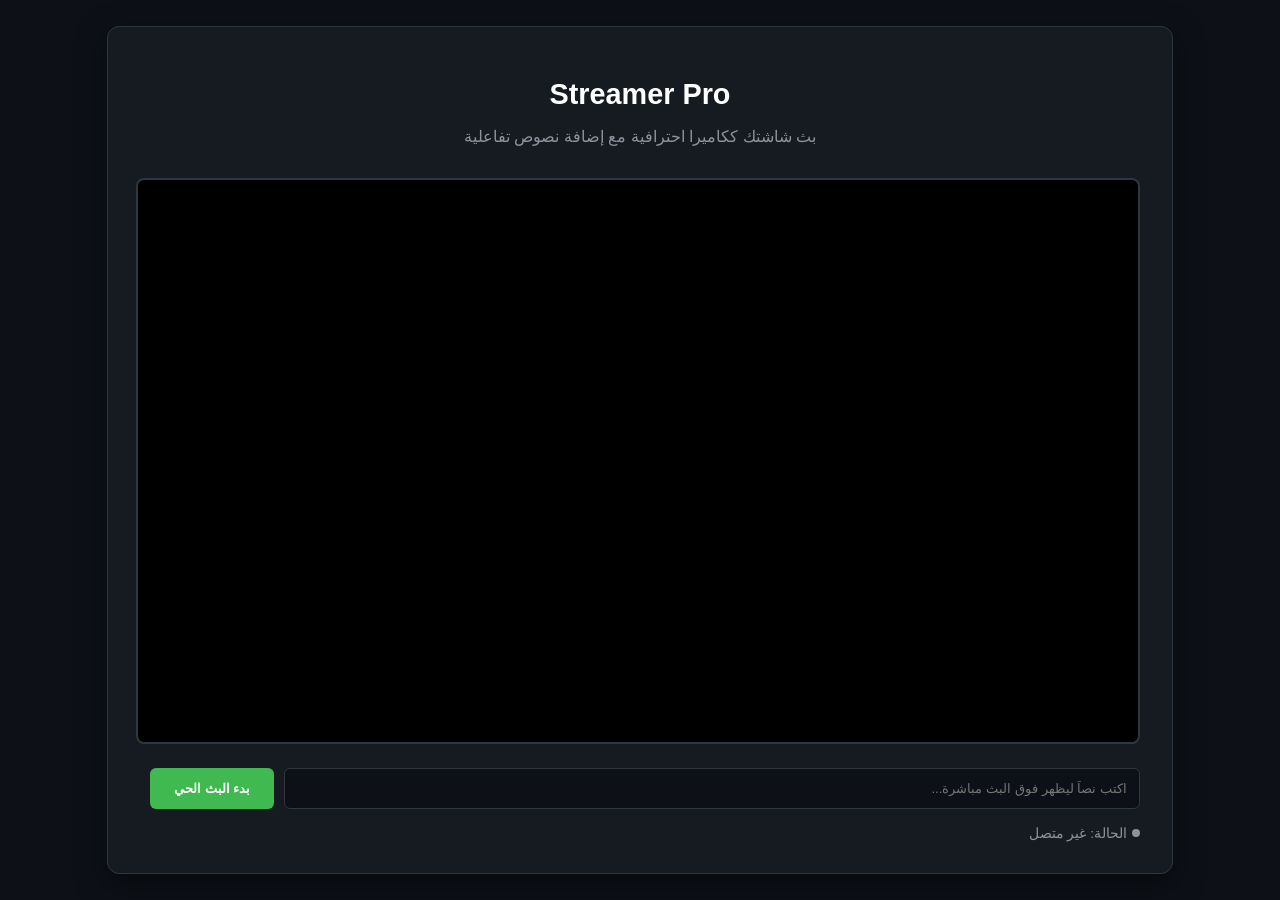
==== commit 3ea0f7bf: "Update title and enhance layout for Streamer Pro" ====
--- a/index.html
+++ b/index.html
@@ -3,101 +3,212 @@
 <head>
     <meta charset="UTF-8">
     <meta name="viewport" content="width=device-width, initial-scale=1.0">
-    <title>مسجل الشاشة الاحترافي</title>
+    <title>Streamer Pro | بث الشاشة الذكي</title>
     <style>
-        body { font-family: 'Segoe UI', Tahoma, Geneva, Verdana, sans-serif; background-color: #f6f8fa; display: flex; flex-direction: column; align-items: center; padding: 20px; }
-        .container { background: white; border: 1px solid #d0d7de; border-radius: 8px; padding: 20px; width: 80%; max-width: 800px; box-shadow: 0 4px 6px rgba(0,0,0,0.1); }
-        video { width: 100%; border-radius: 6px; background: #000; margin-bottom: 15px; }
-        .controls { display: flex; gap: 10px; flex-wrap: wrap; margin-bottom: 15px; }
-        button { padding: 10px 20px; border: none; border-radius: 6px; cursor: pointer; font-weight: bold; transition: 0.3s; }
-        .start-btn { background-color: #2da44e; color: white; }
-        .stop-btn { background-color: #cf222e; color: white; }
-        button:disabled { background-color: #808080; cursor: not-allowed; }
-        #overlay-input { width: 100%; padding: 10px; margin-bottom: 10px; border: 1px solid #d0d7de; border-radius: 6px; box-sizing: border-box; }
-        .status { font-size: 0.9em; color: #57606a; margin-top: 10px; }
+        :root {
+            --primary: #3fb950;
+            --bg: #0d1117;
+            --card-bg: #161b22;
+            --border: #30363d;
+            --text: #c9d1d9;
+        }
+
+        body {
+            font-family: -apple-system, BlinkMacSystemFont, "Segoe UI", Helvetica, Arial, sans-serif;
+            background-color: var(--bg);
+            color: var(--text);
+            margin: 0;
+            display: flex;
+            justify-content: center;
+            align-items: center;
+            min-height: 100vh;
+        }
+
+        .app-container {
+            width: 90%;
+            max-width: 1000px;
+            background: var(--card-bg);
+            border: 1px solid var(--border);
+            border-radius: 12px;
+            padding: 2rem;
+            box-shadow: 0 10px 30px rgba(0,0,0,0.5);
+        }
+
+        .header {
+            text-align: center;
+            margin-bottom: 2rem;
+        }
+
+        .header h1 {
+            color: #fff;
+            font-size: 1.8rem;
+            margin-bottom: 0.5rem;
+        }
+
+        .header p { color: #8b949e; }
+
+        /* منطقة العرض الاحترافية */
+        .viewer-box {
+            position: relative;
+            width: 100%;
+            background: #000;
+            border-radius: 8px;
+            overflow: hidden;
+            border: 2px solid var(--border);
+            aspect-ratio: 16 / 9;
+        }
+
+        video {
+            width: 100%;
+            height: 100%;
+            object-fit: contain;
+        }
+
+        /* الطبقة النصية فوق البث */
+        #live-overlay {
+            position: absolute;
+            top: 15px;
+            right: 15px;
+            padding: 8px 15px;
+            background: rgba(0, 0, 0, 0.7);
+            backdrop-filter: blur(5px);
+            border: 1px solid var(--primary);
+            color: var(--primary);
+            font-weight: bold;
+            border-radius: 4px;
+            z-index: 10;
+            display: none; /* يظهر فقط عند البدء */
+            animation: pulse 2s infinite;
+        }
+
+        @keyframes pulse {
+            0% { opacity: 1; }
+            50% { opacity: 0.7; }
+            100% { opacity: 1; }
+        }
+
+        /* أدوات التحكم */
+        .controls {
+            margin-top: 1.5rem;
+            display: grid;
+            grid-template-columns: 1fr auto auto;
+            gap: 10px;
+        }
+
+        input[type="text"] {
+            background: #0d1117;
+            border: 1px solid var(--border);
+            padding: 12px;
+            border-radius: 6px;
+            color: #fff;
+            outline: none;
+        }
+
+        input[type="text"]:focus { border-color: var(--primary); }
+
+        button {
+            padding: 12px 24px;
+            border-radius: 6px;
+            border: none;
+            font-weight: 600;
+            cursor: pointer;
+            transition: 0.2s;
+        }
+
+        .btn-primary { background: var(--primary); color: #fff; }
+        .btn-primary:hover { background: #47c95a; }
+
+        .btn-danger { background: #da3633; color: #fff; display: none; }
+
+        .status-bar {
+            margin-top: 1rem;
+            font-size: 0.85rem;
+            color: #8b949e;
+            display: flex;
+            align-items: center;
+            gap: 5px;
+        }
+
+        .dot { width: 8px; height: 8px; border-radius: 50%; background: #8b949e; }
+        .dot.active { background: #f85149; }
     </style>
 </head>
 <body>
 
-<div class="container">
-    <h2>🎥 مسجل الشاشة مع إضافة نصوص</h2>
-    
-    <input type="text" id="overlay-input" placeholder="اكتب ملاحظة أو نصاً ليظهر في التسجيل...">
-
-    <video id="preview" autoplay muted></video>
+<div class="app-container">
+    <div class="header">
+        <h1>Streamer Pro</h1>
+        <p>بث شاشتك ككاميرا احترافية مع إضافة نصوص تفاعلية</p>
+    </div>
+
+    <div class="viewer-box">
+        <div id="live-overlay">LIVE: جاري العرض...</div>
+        <video id="main-stream" autoplay playsinline muted></video>
+    </div>
 
     <div class="controls">
-        <button id="startShare" class="start-btn">1. مشاركة الشاشة</button>
-        <button id="startRecord" class="start-btn" disabled>2. بدء التسجيل</button>
-        <button id="stopRecord" class="stop-btn" disabled>إيقاف وتحميل</button>
-    </div>
-
-    <div class="status" id="statusText">الحالة: جاهز للبدء</div>
+        <input type="text" id="overlay-input" placeholder="اكتب نصاً ليظهر فوق البث مباشرة...">
+        <button id="start-btn" class="btn-primary" onclick="initStream()">بدء البث الحي</button>
+        <button id="stop-btn" class="btn-danger" onclick="stopStream()">إيقاف</button>
+    </div>
+
+    <div class="status-bar">
+        <div id="status-dot" class="dot"></div>
+        <span id="status-text">الحالة: غير متصل</span>
+    </div>
 </div>
 
 <script>
-    let mediaRecorder;
-    let recordedChunks = [];
-    let screenStream;
-
-    const preview = document.getElementById('preview');
-    const startShareBtn = document.getElementById('startShare');
-    const startRecordBtn = document.getElementById('startRecord');
-    const stopRecordBtn = document.getElementById('stopRecord');
-    const statusText = document.getElementById('statusText');
-
-    // 1. وظيفة مشاركة الشاشة
-    startShareBtn.onclick = async () => {
+    let streamInstance = null;
+    const videoEl = document.getElementById('main-stream');
+    const overlayEl = document.getElementById('live-overlay');
+    const inputEl = document.getElementById('overlay-input');
+    const startBtn = document.getElementById('start-btn');
+    const stopBtn = document.getElementById('stop-btn');
+    const statusDot = document.getElementById('status-dot');
+    const statusText = document.getElementById('status-text');
+
+    // تحديث النص الحي
+    inputEl.oninput = (e) => {
+        overlayEl.innerText = e.target.value ? `LIVE: ${e.target.value}` : 'LIVE: جاري العرض...';
+    };
+
+    async function initStream() {
         try {
-            screenStream = await navigator.mediaDevices.getDisplayMedia({
-                video: { cursor: "always" },
+            streamInstance = await navigator.mediaDevices.getDisplayMedia({
+                video: { cursor: "always", frameRate: 30 },
                 audio: true
             });
-            preview.srcObject = screenStream;
-            startRecordBtn.disabled = false;
-            statusText.innerText = "الحالة: تم مشاركة الشاشة بنجاح";
+
+            videoEl.srcObject = streamInstance;
+            
+            // تحديث الواجهة
+            overlayEl.style.display = 'block';
+            startBtn.style.display = 'none';
+            stopBtn.style.display = 'block';
+            statusDot.classList.add('active');
+            statusText.innerText = 'الحالة: بث مباشر الآن';
+
+            // إذا أغلق المستخدم المشاركة من زر المتصفح
+            streamInstance.getVideoTracks()[0].onended = stopStream;
+
         } catch (err) {
-            console.error("خطأ: " + err);
-            statusText.innerText = "الحالة: تم إلغاء المشاركة أو حدث خطأ";
-        }
-    };
-
-    // 2. وظيفة بدء التسجيل
-    startRecordBtn.onclick = () => {
-        recordedChunks = [];
-        mediaRecorder = new MediaRecorder(screenStream, { mimeType: 'video/webm; codecs=vp9' });
-
-        mediaRecorder.ondataavailable = (e) => {
-            if (e.data.size > 0) recordedChunks.push(e.data);
-        };
-
-        mediaRecorder.onstop = exportVideo;
-
-        mediaRecorder.start();
-        startRecordBtn.disabled = true;
-        stopRecordBtn.disabled = false;
-        statusText.innerText = "الحالة: جارٍ التسجيل الآن...";
-    };
-
-    // 3. وظيفة إيقاف التسجيل
-    stopRecordBtn.onclick = () => {
-        mediaRecorder.stop();
-        startRecordBtn.disabled = false;
-        stopRecordBtn.disabled = true;
-        statusText.innerText = "الحالة: تم إنهاء التسجيل وجارٍ التحميل";
-    };
-
-    // 4. تصدير وتحميل الفيديو
-    function exportVideo() {
-        const blob = new Blob(recordedChunks, { type: 'video/webm' });
-        const url = URL.createObjectURL(blob);
-        const a = document.createElement('a');
-        document.body.appendChild(a);
-        a.style = 'display: none';
-        a.href = url;
-        a.download = 'screen-recording-' + Date.now() + '.webm';
-        a.click();
-        window.URL.revokeObjectURL(url);
+            console.error("تعذر بدء البث:", err);
+            alert("يرجى إعطاء صلاحية الوصول للشاشة");
+        }
+    }
+
+    function stopStream() {
+        if (streamInstance) {
+            streamInstance.getTracks().forEach(track => track.stop());
+            videoEl.srcObject = null;
+        }
+        
+        overlayEl.style.display = 'none';
+        startBtn.style.display = 'block';
+        stopBtn.style.display = 'none';
+        statusDot.classList.remove('active');
+        statusText.innerText = 'الحالة: تم إيقاف البث';
     }
 </script>
 
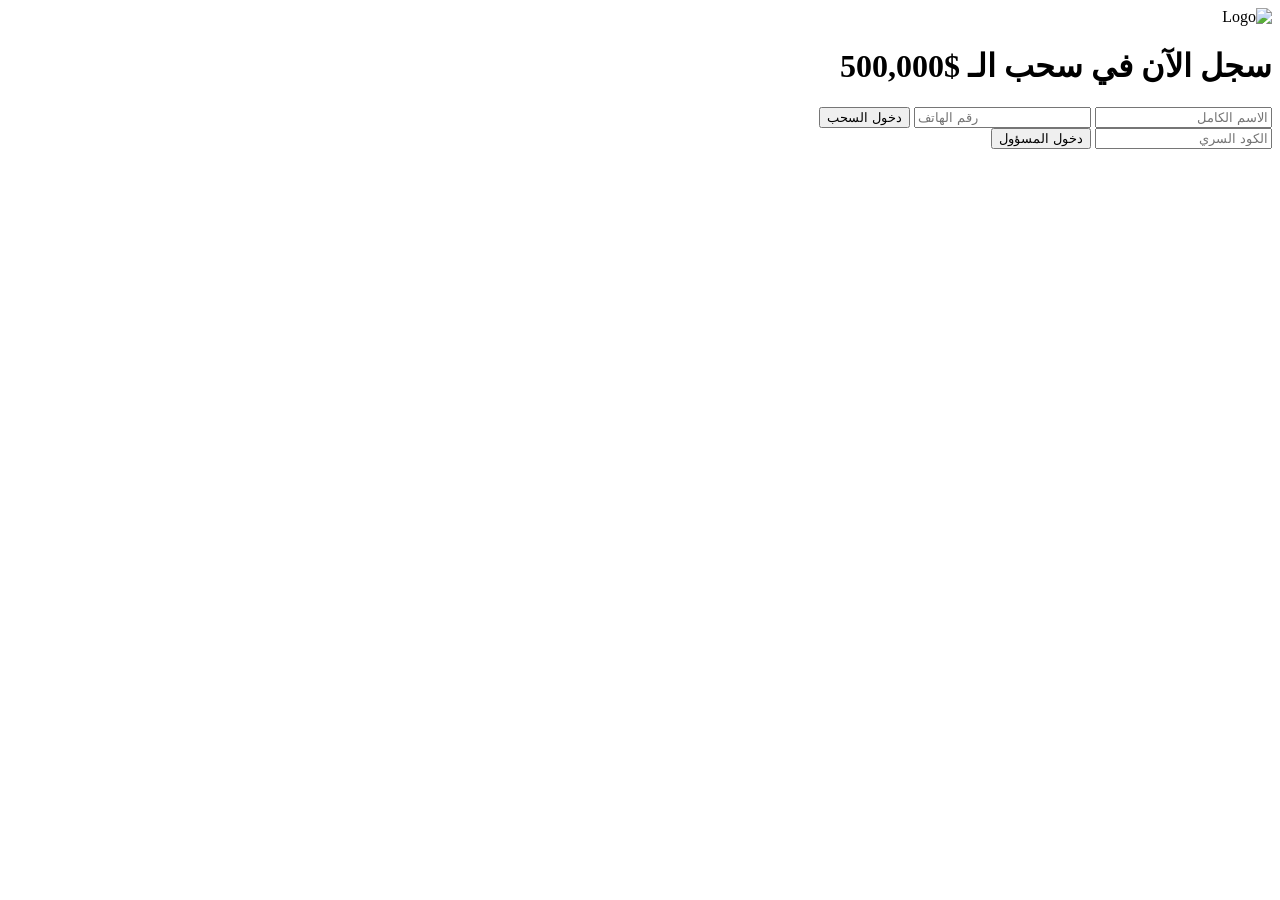
==== commit 9eacae30: "Update index.html for new registration form and title" ====
--- a/index.html
+++ b/index.html
@@ -2,215 +2,25 @@
 <html lang="ar" dir="rtl">
 <head>
     <meta charset="UTF-8">
-    <meta name="viewport" content="width=device-width, initial-scale=1.0">
-    <title>Streamer Pro | بث الشاشة الذكي</title>
-    <style>
-        :root {
-            --primary: #3fb950;
-            --bg: #0d1117;
-            --card-bg: #161b22;
-            --border: #30363d;
-            --text: #c9d1d9;
-        }
-
-        body {
-            font-family: -apple-system, BlinkMacSystemFont, "Segoe UI", Helvetica, Arial, sans-serif;
-            background-color: var(--bg);
-            color: var(--text);
-            margin: 0;
-            display: flex;
-            justify-content: center;
-            align-items: center;
-            min-height: 100vh;
-        }
-
-        .app-container {
-            width: 90%;
-            max-width: 1000px;
-            background: var(--card-bg);
-            border: 1px solid var(--border);
-            border-radius: 12px;
-            padding: 2rem;
-            box-shadow: 0 10px 30px rgba(0,0,0,0.5);
-        }
-
-        .header {
-            text-align: center;
-            margin-bottom: 2rem;
-        }
-
-        .header h1 {
-            color: #fff;
-            font-size: 1.8rem;
-            margin-bottom: 0.5rem;
-        }
-
-        .header p { color: #8b949e; }
-
-        /* منطقة العرض الاحترافية */
-        .viewer-box {
-            position: relative;
-            width: 100%;
-            background: #000;
-            border-radius: 8px;
-            overflow: hidden;
-            border: 2px solid var(--border);
-            aspect-ratio: 16 / 9;
-        }
-
-        video {
-            width: 100%;
-            height: 100%;
-            object-fit: contain;
-        }
-
-        /* الطبقة النصية فوق البث */
-        #live-overlay {
-            position: absolute;
-            top: 15px;
-            right: 15px;
-            padding: 8px 15px;
-            background: rgba(0, 0, 0, 0.7);
-            backdrop-filter: blur(5px);
-            border: 1px solid var(--primary);
-            color: var(--primary);
-            font-weight: bold;
-            border-radius: 4px;
-            z-index: 10;
-            display: none; /* يظهر فقط عند البدء */
-            animation: pulse 2s infinite;
-        }
-
-        @keyframes pulse {
-            0% { opacity: 1; }
-            50% { opacity: 0.7; }
-            100% { opacity: 1; }
-        }
-
-        /* أدوات التحكم */
-        .controls {
-            margin-top: 1.5rem;
-            display: grid;
-            grid-template-columns: 1fr auto auto;
-            gap: 10px;
-        }
-
-        input[type="text"] {
-            background: #0d1117;
-            border: 1px solid var(--border);
-            padding: 12px;
-            border-radius: 6px;
-            color: #fff;
-            outline: none;
-        }
-
-        input[type="text"]:focus { border-color: var(--primary); }
-
-        button {
-            padding: 12px 24px;
-            border-radius: 6px;
-            border: none;
-            font-weight: 600;
-            cursor: pointer;
-            transition: 0.2s;
-        }
-
-        .btn-primary { background: var(--primary); color: #fff; }
-        .btn-primary:hover { background: #47c95a; }
-
-        .btn-danger { background: #da3633; color: #fff; display: none; }
-
-        .status-bar {
-            margin-top: 1rem;
-            font-size: 0.85rem;
-            color: #8b949e;
-            display: flex;
-            align-items: center;
-            gap: 5px;
-        }
-
-        .dot { width: 8px; height: 8px; border-radius: 50%; background: #8b949e; }
-        .dot.active { background: #f85149; }
-    </style>
+    <title>سحب عيد الفطر المليون</title>
+    <link rel="stylesheet" href="style.css">
 </head>
 <body>
-
-<div class="app-container">
-    <div class="header">
-        <h1>Streamer Pro</h1>
-        <p>بث شاشتك ككاميرا احترافية مع إضافة نصوص تفاعلية</p>
+    <div class="container">
+        <img src="logo.jpg" alt="Logo" class="logo">
+        <h1>سجل الآن في سحب الـ $500,000</h1>
+        <form id="regForm">
+            <input type="text" id="userName" placeholder="الاسم الكامل" required>
+            <input type="tel" id="userPhone" placeholder="رقم الهاتف" required>
+            <button type="submit" class="btn-gold">دخول السحب</button>
+        </form>
     </div>
 
-    <div class="viewer-box">
-        <div id="live-overlay">LIVE: جاري العرض...</div>
-        <video id="main-stream" autoplay playsinline muted></video>
+    <div id="adminPanel" class="hidden">
+        <input type="password" id="adminPass" placeholder="الكود السري">
+        <button onclick="checkAdmin()">دخول المسؤول</button>
     </div>
 
-    <div class="controls">
-        <input type="text" id="overlay-input" placeholder="اكتب نصاً ليظهر فوق البث مباشرة...">
-        <button id="start-btn" class="btn-primary" onclick="initStream()">بدء البث الحي</button>
-        <button id="stop-btn" class="btn-danger" onclick="stopStream()">إيقاف</button>
-    </div>
-
-    <div class="status-bar">
-        <div id="status-dot" class="dot"></div>
-        <span id="status-text">الحالة: غير متصل</span>
-    </div>
-</div>
-
-<script>
-    let streamInstance = null;
-    const videoEl = document.getElementById('main-stream');
-    const overlayEl = document.getElementById('live-overlay');
-    const inputEl = document.getElementById('overlay-input');
-    const startBtn = document.getElementById('start-btn');
-    const stopBtn = document.getElementById('stop-btn');
-    const statusDot = document.getElementById('status-dot');
-    const statusText = document.getElementById('status-text');
-
-    // تحديث النص الحي
-    inputEl.oninput = (e) => {
-        overlayEl.innerText = e.target.value ? `LIVE: ${e.target.value}` : 'LIVE: جاري العرض...';
-    };
-
-    async function initStream() {
-        try {
-            streamInstance = await navigator.mediaDevices.getDisplayMedia({
-                video: { cursor: "always", frameRate: 30 },
-                audio: true
-            });
-
-            videoEl.srcObject = streamInstance;
-            
-            // تحديث الواجهة
-            overlayEl.style.display = 'block';
-            startBtn.style.display = 'none';
-            stopBtn.style.display = 'block';
-            statusDot.classList.add('active');
-            statusText.innerText = 'الحالة: بث مباشر الآن';
-
-            // إذا أغلق المستخدم المشاركة من زر المتصفح
-            streamInstance.getVideoTracks()[0].onended = stopStream;
-
-        } catch (err) {
-            console.error("تعذر بدء البث:", err);
-            alert("يرجى إعطاء صلاحية الوصول للشاشة");
-        }
-    }
-
-    function stopStream() {
-        if (streamInstance) {
-            streamInstance.getTracks().forEach(track => track.stop());
-            videoEl.srcObject = null;
-        }
-        
-        overlayEl.style.display = 'none';
-        startBtn.style.display = 'block';
-        stopBtn.style.display = 'none';
-        statusDot.classList.remove('active');
-        statusText.innerText = 'الحالة: تم إيقاف البث';
-    }
-</script>
-
+    <script src="script.js"></script>
 </body>
 </html>
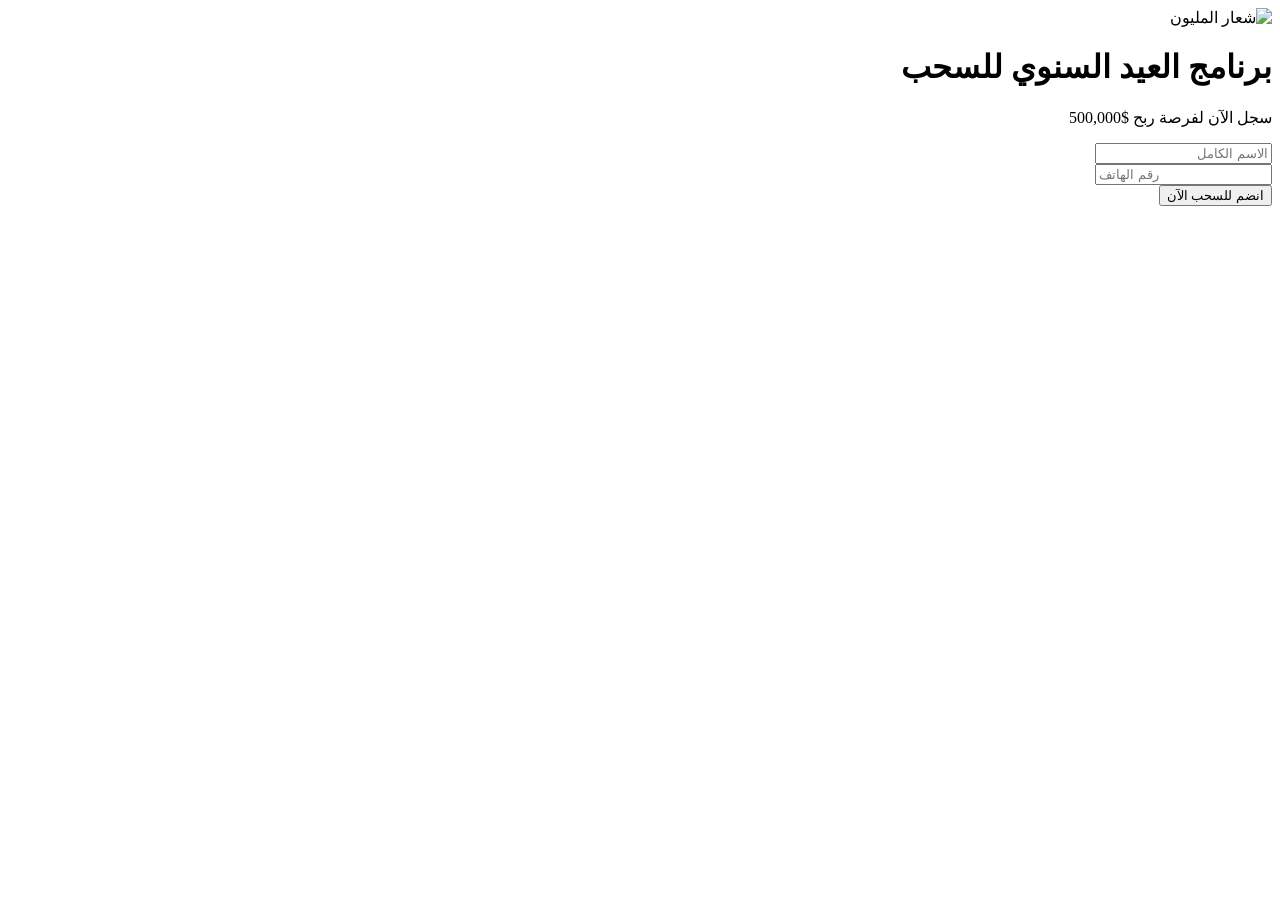
==== commit fdffdd8f: "Update title and restructure registration form" ====
--- a/index.html
+++ b/index.html
@@ -2,25 +2,30 @@
 <html lang="ar" dir="rtl">
 <head>
     <meta charset="UTF-8">
-    <title>سحب عيد الفطر المليون</title>
+    <meta name="viewport" content="width=device-width, initial-scale=1.0">
+    <title>سحب عيد الفطر المليون | سجل الآن</title>
     <link rel="stylesheet" href="style.css">
 </head>
 <body>
-    <div class="container">
-        <img src="logo.jpg" alt="Logo" class="logo">
-        <h1>سجل الآن في سحب الـ $500,000</h1>
-        <form id="regForm">
-            <input type="text" id="userName" placeholder="الاسم الكامل" required>
-            <input type="tel" id="userPhone" placeholder="رقم الهاتف" required>
-            <button type="submit" class="btn-gold">دخول السحب</button>
-        </form>
+    <div class="hero-section">
+        <div class="overlay"></div>
+        <div class="content-box">
+            <img src="logo.png" alt="شعار المليون" class="main-logo">
+            <h1 class="gold-text">برنامج العيد السنوي للسحب</h1>
+            <p class="sub-text">سجل الآن لفرصة ربح <span class="prize">$500,000</span></p>
+            
+            <form id="registrationForm" class="glass-form">
+                <div class="input-group">
+                    <input type="text" id="fullName" placeholder="الاسم الكامل" required>
+                </div>
+                <div class="input-group">
+                    <input type="tel" id="phoneNumber" placeholder="رقم الهاتف" required>
+                </div>
+                <button type="submit" id="submitBtn" class="draw-btn">انضم للسحب الآن</button>
+            </form>
+            <div id="responseMsg"></div>
+        </div>
     </div>
-
-    <div id="adminPanel" class="hidden">
-        <input type="password" id="adminPass" placeholder="الكود السري">
-        <button onclick="checkAdmin()">دخول المسؤول</button>
-    </div>
-
     <script src="script.js"></script>
 </body>
 </html>
